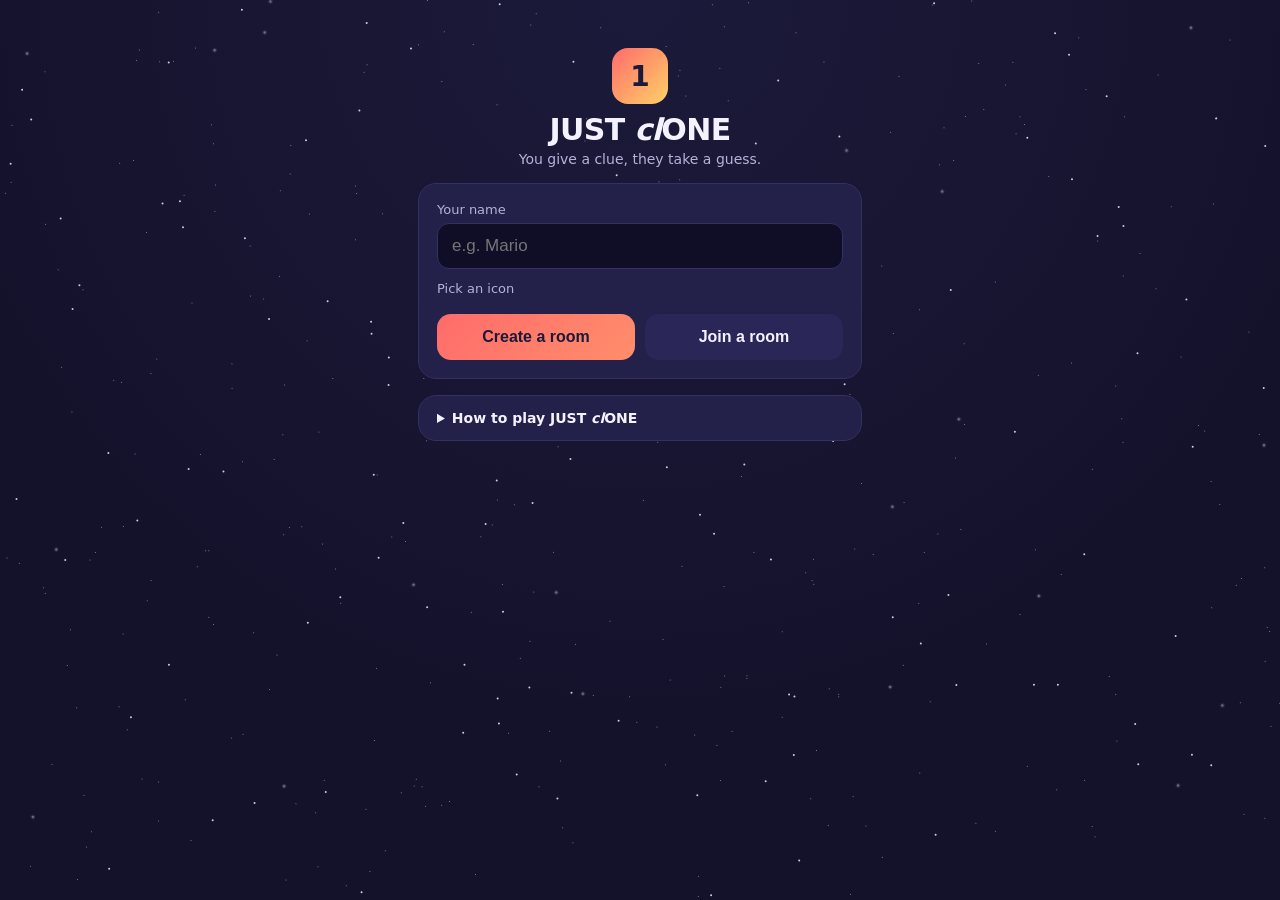
==== public/index.html @ 62b1117e "Show all secret words on the game-over screen At the end of a game the final screen only showed the " ====
<!doctype html>
<html lang="en">
<head>
<meta charset="utf-8" />
<meta name="viewport" content="width=device-width, initial-scale=1, maximum-scale=1, viewport-fit=cover" />
<meta name="theme-color" content="#1c1a3a" />
<title>JUST clONE</title>
<link rel="icon" href="data:image/svg+xml,<svg xmlns=%22http://www.w3.org/2000/svg%22 viewBox=%220 0 100 100%22><text y=%22.9em%22 font-size=%2290%22>1️⃣</text></svg>" />
<link rel="stylesheet" href="styles.css" />
</head>
<body>
<div class="stars stars-small" aria-hidden="true"></div>
<div class="stars stars-medium" aria-hidden="true"></div>
<div class="stars stars-large" aria-hidden="true"></div>
<div id="toast" class="toast" role="alert" aria-live="assertive"></div>

<main id="app">

  <!-- HOME -->
  <section id="screen-home" class="screen active">
    <div class="brand">
      <div class="brand-badge">1</div>
      <h1>JUST <em>cl</em>ONE</h1>
      <p class="tagline">You give a clue, they take a guess.</p>
    </div>

    <div class="card">
      <label class="field">
        <span>Your name</span>
        <input id="input-name" maxlength="20" placeholder="e.g. Mario" autocomplete="off" />
      </label>

      <div class="field">
        <span>Pick an icon</span>
        <div id="icon-grid" class="icon-grid"></div>
      </div>

      <div class="home-actions">
        <button id="btn-show-create" class="btn btn-primary">Create a room</button>
        <button id="btn-show-join" class="btn btn-secondary">Join a room</button>
      </div>

      <div id="create-options" class="hidden">
        <label class="field">
          <span>Rounds</span>
          <div id="rounds-grid" class="rounds-grid">
            <button type="button" class="chip" data-rounds="5">5</button>
            <button type="button" class="chip" data-rounds="8">8</button>
            <button type="button" class="chip active" data-rounds="13">13</button>
          </div>
        </label>
        <button id="btn-create" class="btn btn-primary btn-block">Create room</button>
      </div>

      <div id="join-options" class="hidden">
        <label class="field">
          <span>Room code</span>
          <input id="input-code" maxlength="4" placeholder="ABCD" autocomplete="off" class="code-input" />
        </label>
        <button id="btn-join" class="btn btn-primary btn-block">Join room</button>
      </div>
    </div>

    <details class="how-to">
      <summary>How to play JUST <em>cl</em>ONE</summary>
      <ol>
        <li>Each round, one player is the <strong>guesser</strong>. Everyone else sees a secret word.</li>
        <li>Everyone else secretly writes <strong>one word</strong> as a clue &mdash; no repeats of the secret word, and no numbers or gestures.</li>
        <li>Any clues that match each other exactly are automatically <strong>removed</strong> before the guesser sees them.</li>
        <li>The guesser sees the remaining clues and gets <strong>one guess</strong> at the secret word.</li>
        <li>It's fully cooperative &mdash; your whole group shares one score, out of the number of rounds played.</li>
      </ol>
    </details>
  </section>

  <!-- LOBBY -->
  <section id="screen-lobby" class="screen">
    <div class="lobby-header">
      <p class="eyebrow">Room code</p>
      <h2 id="lobby-code">----</h2>
      <p class="hint">Share this code with everyone in the room</p>
    </div>
    <div class="card">
      <h3>Players</h3>
      <ul id="lobby-players" class="player-list"></ul>
      <p id="lobby-wait" class="hint">Waiting for the host to start the game&hellip;</p>
      <button id="btn-start" class="btn btn-primary btn-block hidden">Start game</button>
      <p id="lobby-min-hint" class="hint hidden">Need at least 3 players to start.</p>
    </div>
    <button id="btn-leave-lobby" class="btn btn-text">Leave room</button>
  </section>

  <!-- CLUE PHASE -->
  <section id="screen-clue" class="screen">
    <div class="round-banner">
      <span id="clue-round-label">Round 1</span>
      <span id="clue-score-label" class="score-pill">0 / 0</span>
    </div>

    <div id="clue-as-guesser" class="card center hidden">
      <div class="big-emoji">🤔</div>
      <h2>You're guessing this round!</h2>
      <p class="hint">Sit tight while your team writes their clues.</p>
      <ul id="clue-progress-list" class="progress-list"></ul>
    </div>

    <div id="clue-as-giver" class="card hidden">
      <p class="eyebrow">The secret word is</p>
      <h2 id="clue-secret-word" class="secret-word">WORD</h2>
      <p class="hint" id="clue-active-hint">Give <span id="clue-active-name">Someone</span> a one-word clue.</p>
      <form id="clue-form">
        <input id="input-clue" class="code-input" maxlength="40" placeholder="One word&hellip;" autocomplete="off" />
        <button type="submit" class="btn btn-primary btn-block">Submit clue</button>
      </form>
      <div id="clue-submitted" class="hidden">
        <p class="hint">Clue submitted: <strong id="clue-submitted-text"></strong></p>
        <ul id="clue-progress-list-giver" class="progress-list"></ul>
      </div>
    </div>

    <button id="btn-force-reveal" class="btn btn-text hidden">Host: reveal clues now</button>
  </section>

  <!-- GUESS PHASE -->
  <section id="screen-guess" class="screen">
    <div class="round-banner">
      <span id="guess-round-label">Round 1</span>
      <span id="guess-score-label" class="score-pill">0 / 0</span>
    </div>
    <div class="card">
      <p class="eyebrow" id="guess-heading">Clues for <span id="guess-active-name">Someone</span></p>
      <ul id="guess-clue-list" class="clue-list"></ul>

      <div id="guess-as-guesser" class="hidden">
        <form id="guess-form">
          <input id="input-guess" class="code-input" maxlength="40" placeholder="Your guess&hellip;" autocomplete="off" />
          <button type="submit" class="btn btn-primary btn-block">Submit guess</button>
        </form>
        <button id="btn-pass" class="btn btn-text btn-block">Pass / don't know</button>
      </div>
      <p id="guess-as-other" class="hint hidden">Waiting for <span id="guess-waiting-name">the guesser</span> to answer&hellip;</p>
    </div>
  </section>

  <!-- RESULT -->
  <section id="screen-result" class="screen">
    <div class="card center">
      <div id="result-icon" class="big-emoji">🎉</div>
      <h2 id="result-headline">Correct!</h2>
      <p class="hint">The word was <strong id="result-word">WORD</strong></p>
      <p class="hint"><span id="result-guesser-icon"></span> <span id="result-guesser-name"></span> guessed: <em id="result-guess-text"></em></p>
      <div class="score-banner">
        <span id="result-score">0 / 0</span> correct so far
      </div>
      <div id="result-clues" class="result-clue-section"></div>
      <button id="btn-next-round" class="btn btn-primary btn-block hidden">Next round</button>
      <p id="result-wait" class="hint hidden">Waiting for host to continue&hellip;</p>
    </div>
  </section>

  <!-- GAME OVER -->
  <section id="screen-gameover" class="screen">
    <div class="card center">
      <div class="big-emoji">🏆</div>
      <h2>Final score</h2>
      <div class="final-score" id="final-score">0 / 13</div>
      <p id="final-rating" class="rating"></p>
    </div>
    <div class="card">
      <h3>Secret words this game</h3>
      <ul id="final-words" class="final-word-list"></ul>
    </div>
    <div class="card">
      <h3>Scoreboard</h3>
      <ul id="final-players" class="final-player-list"></ul>
    </div>
    <button id="btn-play-again" class="btn btn-primary btn-block hidden">Play again (same room)</button>
    <button id="btn-new-game" class="btn btn-text">Back to home</button>
  </section>

</main>

<script src="/socket.io/socket.io.js"></script>
<script src="app.js"></script>
</body>
</html>
---- public/styles.css ----
:root {
  --bg: #14122b;
  --bg-alt: #1c1a3a;
  --card: #232049;
  --card-border: #34305f;
  --text: #f4f2ff;
  --text-dim: #b7b1d9;
  --accent: #ff6b6b;
  --accent-2: #ffd166;
  --good: #52d68a;
  --bad: #ff6b6b;
  --radius: 18px;
  color-scheme: dark;
}

* { box-sizing: border-box; }

html, body {
  margin: 0;
  padding: 0;
  height: 100%;
  background: radial-gradient(circle at top, var(--bg-alt), var(--bg) 65%);
  color: var(--text);
  font-family: 'Segoe UI', system-ui, -apple-system, Roboto, sans-serif;
  -webkit-tap-highlight-color: transparent;
}


/* Starfield background: three static layers of CSS-drawn dots (box-shadow
   on a single 0-size element each) rather than an image or per-star DOM/JS,
   so it's essentially free to render. Sizes/opacity vary by layer for a
   sense of depth; each layer twinkles independently and slowly. */
.stars {
  position: fixed;
  top: 0;
  left: 0;
  background: transparent;
  border-radius: 50%;
  pointer-events: none;
  z-index: 0;
}
.stars-small {
  width: 1px;
  height: 1px;
  opacity: 0.55;
  box-shadow:
    22.19vw 42.72vh #fff,
    34.67vw 3.48vh #fff,
    63.75vw 83.33vh #fff,
    36.93vw 4.89vh #fff,
    10.52vw 50.40vh #fff,
    85.51vw 92.93vh #fff,
    18.06vw 81.94vh #fff,
    32.94vw 87.36vh #fff,
    51.35vw 49.08vh #fff,
    91.46vw 22.92vh #fff,
    44.93vw 71.54vh #fff,
    55.61vw 0.48vh #fff,
    28.41vw 7.97vh #fff,
    90.27vw 32.02vh #fff,
    6.44vw 32.15vh #fff,
    24.63vw 90.26vh #fff,
    21.86vw 21.14vh #fff,
    6.99vw 62.18vh #fff,
    38.42vw 58.28vh #fff,
    21.60vw 72.73vh #fff,
    39.21vw 64.90vh #fff,
    38.22vw 24.91vh #fff,
    11.06vw 86.51vh #fff,
    29.84vw 23.69vh #fff,
    67.61vw 91.71vh #fff,
    98.78vw 90.86vh #fff,
    87.13vw 42.83vh #fff,
    10.63vw 6.64vh #fff,
    5.95vw 78.57vh #fff,
    16.03vw 61.13vh #fff,
    26.17vw 63.18vh #fff,
    66.40vw 99.30vh #fff,
    74.47vw 17.78vh #fff,
    49.71vw 80.20vh #fff,
    16.49vw 13.81vh #fff,
    97.15vw 90.43vh #fff,
    19.78vw 70.25vh #fff,
    58.86vw 61.33vh #fff,
    47.61vw 68.98vh #fff,
    33.35vw 0.00vh #fff,
    73.23vw 59.28vh #fff,
    84.69vw 86.64vh #fff,
    94.58vw 53.44vh #fff,
    85.29vw 91.77vh #fff,
    65.59vw 31.60vh #fff,
    53.48vw 40.46vh #fff,
    53.06vw 19.91vh #fff,
    70.59vw 55.79vh #fff,
    49.15vw 77.37vh #fff,
    12.21vw 39.84vh #fff,
    35.08vw 88.99vh #fff,
    12.41vw 6.80vh #fff,
    87.82vw 12.92vh #fff,
    26.58vw 66.98vh #fff,
    78.50vw 9.39vh #fff,
    96.06vw 4.38vh #fff,
    47.96vw 22.76vh #fff,
    46.31vw 77.23vh #fff,
    61.07vw 79.65vh #fff,
    7.41vw 61.33vh #fff,
    22.30vw 97.71vh #fff,
    41.14vw 40.29vh #fff,
    69.53vw 14.65vh #fff,
    11.75vw 41.45vh #fff,
    66.36vw 43.76vh #fff,
    76.20vw 91.42vh #fff,
    16.75vw 23.43vh #fff,
    38.79vw 11.58vh #fff,
    0.51vw 61.94vh #fff,
    22.06vw 48.26vh #fff,
    57.12vw 40.13vh #fff,
    55.30vw 39.84vh #fff,
    1.47vw 62.52vh #fff,
    58.31vw 75.31vh #fff,
    77.03vw 71.50vh #fff,
    7.10vw 92.36vh #fff,
    9.31vw 18.07vh #fff,
    16.63vw 15.93vh #fff,
    87.71vw 30.61vh #fff,
    9.58vw 70.40vh #fff,
    23.08vw 89.25vh #fff,
    21.01vw 76.56vh #fff,
    41.17vw 32.19vh #fff,
    79.65vw 12.92vh #fff,
    81.08vw 41.65vh #fff,
    98.77vw 63.02vh #fff,
    33.21vw 89.52vh #fff,
    10.40vw 17.78vh #fff,
    25.29vw 86.63vh #fff,
    87.13vw 77.10vh #fff,
    98.96vw 69.63vh #fff,
    76.82vw 12.12vh #fff,
    16.28vw 68.52vh #fff,
    41.43vw 2.71vh #fff,
    70.19vw 8.42vh #fff,
    72.17vw 61.32vh #fff,
    4.02vw 84.86vh #fff,
    33.59vw 75.81vh #fff,
    60.77vw 35.39vh #fff,
    53.08vw 7.74vh #fff,
    7.90vw 58.54vh #fff,
    33.07vw 42.01vh #fff,
    63.41vw 64.44vh #fff,
    3.51vw 24.85vh #fff,
    72.83vw 0.51vh #fff,
    11.46vw 66.69vh #fff,
    14.88vw 93.33vh #fff,
    18.95vw 81.53vh #fff,
    58.44vw 0.26vh #fff,
    12.34vw 1.30vh #fff,
    75.29vw 38.15vh #fff,
    39.81vw 40.71vh #fff,
    63.51vw 62.08vh #fff,
    75.88vw 0.06vh #fff,
    44.72vw 93.58vh #fff,
    94.76vw 22.61vh #fff,
    11.41vw 25.78vh #fff,
    47.14vw 23.43vh #fff,
    6.01vw 97.66vh #fff,
    3.47vw 7.91vh #fff,
    6.53vw 88.31vh #fff,
    73.71vw 14.14vh #fff,
    15.62vw 50.45vh #fff,
    16.27vw 61.14vh #fff,
    5.47vw 69.93vh #fff,
    51.44vw 20.14vh #fff,
    27.74vw 26.59vh #fff,
    32.32vw 87.27vh #fff,
    21.38vw 51.01vh #fff,
    86.62vw 75.10vh #fff,
    54.24vw 81.62vh #fff,
    57.91vw 39.94vh #fff,
    60.45vw 48.12vh #fff,
    38.82vw 55.51vh #fff,
    71.79vw 34.37vh #fff,
    51.76vw 70.98vh #fff,
    87.60vw 46.46vh #fff,
    83.67vw 40.27vh #fff,
    19.53vw 32.82vh #fff,
    56.85vw 11.14vh #fff,
    98.80vw 73.43vh #fff,
    56.55vw 2.93vh #fff,
    52.32vw 75.51vh #fff,
    82.87vw 63.79vh #fff,
    80.22vw 85.07vh #fff,
    43.74vw 84.50vh #fff,
    34.41vw 28.61vh #fff,
    96.86vw 78.02vh #fff,
    4.78vw 40.76vh #fff,
    0.38vw 21.42vh #fff,
    63.54vw 64.85vh #fff,
    10.86vw 5.49vh #fff,
    57.88vw 52.90vh #fff,
    21.79vw 30.63vh #fff,
    28.64vw 7.15vh #fff,
    58.32vw 75.03vh #fff,
    0.90vw 13.85vh #fff,
    53.54vw 10.61vh #fff,
    19.50vw 27.29vh #fff,
    90.44vw 8.27vh #fff,
    74.61vw 50.82vh #fff,
    22.63vw 19.29vh #fff,
    51.29vw 80.73vh #fff,
    56.20vw 7.52vh #fff,
    42.07vw 87.35vh #fff,
    34.48vw 9.01vh #fff,
    28.55vw 89.86vh #fff,
    39.51vw 31.63vh #fff,
    89.03vw 28.12vh #fff,
    14.96vw 33.62vh #fff,
    58.20vw 48.27vh #fff,
    79.34vw 14.81vh #fff,
    79.65vw 68.22vh #fff,
    22.57vw 58.56vh #fff,
    77.72vw 92.30vh #fff,
    18.08vw 40.37vh #fff,
    55.97vw 82.76vh #fff,
    99.94vw 78.07vh #fff,
    69.75vw 37.00vh #fff,
    87.70vw 49.07vh #fff,
    22.13vw 59.37vh #fff,
    82.52vw 87.69vh #fff,
    0.83vw 20.19vh #fff,
    5.22vw 73.89vh #fff,
    15.37vw 62.92vh #fff,
    3.50vw 65.89vh #fff,
    55.74vw 44.44vh #fff,
    12.35vw 86.82vh #fff,
    32.48vw 86.54vh #fff,
    22.68vw 16.11vh #fff,
    37.53vw 59.57vh #fff,
    51.95vw 84.93vh #fff,
    45.32vw 21.85vh #fff,
    68.89vw 95.19vh #fff,
    95.03vw 13.03vh #fff,
    56.53vw 65.12vh #fff,
    39.69vw 81.42vh #fff,
    28.86vw 96.77vh #fff,
    62.15vw 3.58vh #fff,
    94.63vw 67.46vh #fff,
    33.29vw 48.93vh #fff,
    9.45vw 42.42vh #fff,
    75.03vw 58.77vh #fff,
    42.90vw 81.20vh #fff,
    18.09vw 43.07vh #fff,
    18.90vw 51.25vh #fff,
    20.56vw 33.16vh #fff,
    3.37vw 65.25vh #fff,
    84.80vw 9.89vh #fff,
    30.06vw 94.46vh #fff,
    43.21vw 61.31vh #fff,
    12.35vw 91.17vh #fff,
    56.28vw 76.30vh #fff,
    40.61vw 73.07vh #fff,
    66.61vw 88.43vh #fff,
    46.89vw 3.03vh #fff,
    27.01vw 98.35vh #fff,
    84.24vw 4.15vh #fff,
    6.73vw 94.06vh #fff,
    98.34vw 48.22vh #fff,
    5.58vw 45.72vh #fff,
    56.24vw 86.68vh #fff,
    34.04vw 38.50vh #fff,
    54.52vw 97.30vh #fff,
    2.34vw 96.19vh #fff,
    14.34vw 21.64vh #fff,
    62.91vw 63.58vh #fff,
    81.90vw 19.55vh #fff,
    13.51vw 6.75vh #fff,
    63.30vw 88.70vh #fff,
    24.13vw 23.73vh #fff,
    30.57vw 59.61vh #fff,
    54.73vw 28.03vh #fff,
    40.14vw 56.02vh #fff,
    54.51vw 99.55vh #fff,
    34.47vw 89.42vh #fff,
    50.81vw 29.06vh #fff,
    79.09vw 6.85vh #fff,
    85.72vw 26.72vh #fff,
    41.85vw 1.46vh #fff,
    59.66vw 27.02vh #fff,
    45.78vw 13.14vh #fff,
    56.56vw 75.06vh #fff,
    51.24vw 36.81vh #fff,
    31.64vw 60.12vh #fff,
    61.07vw 70.13vh #fff,
    64.67vw 91.67vh #fff,
    8.85vw 42.19vh #fff,
    38.44vw 25.90vh #fff,
    41.66vw 65.72vh #fff,
    25.16vw 60.39vh #fff,
    25.96vw 42.00vh #fff,
    9.90vw 81.02vh #fff,
    53.99vw 25.42vh #fff,
    77.72vw 31.29vh #fff,
    32.66vw 4.93vh #fff,
    15.23vw 5.29vh #fff,
    4.50vw 29.93vh #fff,
    16.80vw 20.50vh #fff,
    67.27vw 53.68vh #fff,
    68.85vw 29.51vh #fff,
    40.64vw 35.60vh #fff,
    70.53vw 73.85vh #fff,
    43.92vw 91.91vh #fff,
    27.74vw 20.60vh #fff,
    97.53vw 36.84vh #fff,
    11.77vw 64.45vh #fff,
    50.01vw 26.42vh #fff,
    33.37vw 47.86vh #fff,
    27.82vw 21.44vh #fff,
    65.48vw 77.09vh #fff,
    41.36vw 71.20vh #fff,
    29.43vw 52.71vh #fff,
    29.22vw 82.22vh #fff,
    66.74vw 60.94vh #fff,
    71.82vw 85.82vh #fff,
    36.78vw 67.96vh #fff,
    45.66vw 15.61vh #fff,
    52.00vw 5.12vh #fff,
    57.16vw 81.20vh #fff,
    14.43vw 77.69vh #fff,
    54.78vw 31.49vh #fff,
    50.24vw 55.52vh #fff,
    23.95vw 37.80vh #fff,
    87.22vw 82.27vh #fff,
    85.30vw 52.09vh #fff,
    9.26vw 78.47vh #fff,
    36.52vw 34.10vh #fff,
    52.95vw 8.38vh #fff,
    95.26vw 56.01vh #fff,
    9.60vw 58.44vh #fff,
    99.15vw 70.12vh #fff,
    96.55vw 64.98vh #fff,
    65.49vw 77.37vh #fff,
    96.95vw 64.23vh #fff,
    79.99vw 13.79vh #fff,
    71.74vw 66.98vh #fff,
    72.63vw 77.91vh #fff,
    23.54vw 58.47vh #fff,
    31.31vw 88.02vh #fff,
    29.37vw 74.20vh #fff,
    24.80vw 96.25vh #fff,
    94.08vw 47.82vh #fff,
    75.38vw 12.88vh #fff,
    73.35vw 18.26vh #fff,
    53.24vw 62.85vh #fff,
    75.31vw 47.12vh #fff,
    99.26vw 80.64vh #fff,
    80.86vw 61.03vh #fff,
    92.23vw 39.61vh #fff,
    16.65vw 69.34vh #fff,
    93.59vw 47.21vh #fff,
    52.51vw 33.94vh #fff,
    76.43vw 6.99vh #fff,
    43.56vw 49.59vh #fff,
    24.88vw 47.94vh #fff,
    64.33vw 6.84vh #fff,
    64.74vw 76.48vh #fff,
    37.11vw 97.10vh #fff,
    68.18vw 61.56vh #fff;
  animation: twinkle-a 6s ease-in-out infinite;
}
.stars-medium {
  width: 2px;
  height: 2px;
  opacity: 0.8;
  box-shadow:
    58.18vw 33.53vh #fff,
    98.77vw 16.10vh #fff,
    65.01vw 48.88vh #fff,
    88.61vw 80.33vh #fff,
    80.70vw 75.97vh #fff,
    61.94vw 83.78vh #fff,
    23.83vw 15.48vh #fff,
    1.65vw 9.87vh #fff,
    16.54vw 91.03vh #fff,
    44.49vw 50.90vh #fff,
    10.15vw 79.57vh #fff,
    52.02vw 51.81vh #fff,
    6.13vw 31.57vh #fff,
    69.67vw 68.47vh #fff,
    98.65vw 43.01vh #fff,
    94.55vw 84.93vh #fff,
    14.66vw 51.99vh #fff,
    14.22vw 25.15vh #fff,
    33.29vw 67.37vh #fff,
    58.97vw 15.84vh #fff,
    60.15vw 62.05vh #fff,
    17.38vw 52.28vh #fff,
    20.94vw 35.34vh #fff,
    19.81vw 89.10vh #fff,
    29.12vw 52.65vh #fff,
    87.32vw 22.88vh #fff,
    41.28vw 76.28vh #fff,
    83.67vw 19.81vh #fff,
    83.44vw 5.97vh #fff,
    30.30vw 39.60vh #fff,
    32.03vw 5.27vh #fff,
    85.67vw 26.11vh #fff,
    13.12vw 73.74vh #fff,
    29.50vw 61.86vh #fff,
    28.00vw 12.16vh #fff,
    65.50vw 15.06vh #fff,
    0.75vw 18.09vh #fff,
    31.43vw 58.00vh #fff,
    19.06vw 26.36vh #fff,
    25.37vw 87.90vh #fff,
    48.51vw 11.01vh #fff,
    55.71vw 59.19vh #fff,
    58.07vw 51.50vh #fff,
    44.72vw 6.76vh #fff,
    13.98vw 22.24vh #fff,
    30.28vw 42.67vh #fff,
    36.21vw 73.75vh #fff,
    37.86vw 58.11vh #fff,
    74.64vw 76.01vh #fff,
    25.52vw 33.35vh #fff,
    80.18vw 15.19vh #fff,
    55.48vw 99.37vh #fff,
    28.95vw 36.96vh #fff,
    1.21vw 55.32vh #fff,
    23.97vw 69.09vh #fff,
    61.99vw 77.28vh #fff,
    88.79vw 39.15vh #fff,
    59.74vw 86.70vh #fff,
    18.82vw 0.98vh #fff,
    38.96vw 0.37vh #fff,
    62.36vw 95.50vh #fff,
    71.86vw 71.39vh #fff,
    93.10vw 49.53vh #fff,
    54.61vw 57.08vh #fff,
    54.40vw 88.24vh #fff,
    72.90vw 0.24vh #fff,
    48.10vw 19.37vh #fff,
    5.02vw 62.11vh #fff,
    8.39vw 50.21vh #fff,
    38.80vw 77.50vh #fff,
    44.57vw 76.86vh #fff,
    12.62vw 22.49vh #fff,
    28.17vw 99.03vh #fff,
    82.57vw 75.96vh #fff,
    43.47vw 88.61vh #fff,
    40.29vw 85.95vh #fff,
    87.69vw 25.00vh #fff,
    36.64vw 29.43vh #fff,
    13.10vw 6.82vh #fff,
    5.59vw 34.23vh #fff,
    65.91vw 42.59vh #fff,
    26.51vw 66.26vh #fff,
    92.61vw 33.16vh #fff,
    38.90vw 80.28vh #fff,
    91.77vw 70.56vh #fff,
    28.57vw 2.45vh #fff,
    79.21vw 47.85vh #fff,
    66.30vw 20.97vh #fff,
    38.73vw 53.27vh #fff,
    48.25vw 79.98vh #fff,
    4.66vw 24.16vh #fff,
    61.57vw 77.06vh #fff,
    74.20vw 32.12vh #fff,
    93.04vw 83.74vh #fff,
    39.22vw 67.85vh #fff,
    10.65vw 57.73vh #fff,
    40.87vw 44.60vh #fff,
    74.02vw 66.01vh #fff,
    94.93vw 13.06vh #fff,
    88.85vw 84.80vh #fff,
    73.02vw 92.65vh #fff,
    28.91vw 35.65vh #fff,
    86.38vw 10.57vh #fff,
    60.72vw 8.83vh #fff,
    84.63vw 61.48vh #fff,
    41.53vw 55.79vh #fff,
    8.45vw 96.42vh #fff,
    2.36vw 13.18vh #fff,
    82.35vw 3.59vh #fff,
    36.11vw 81.31vh #fff;
  animation: twinkle-b 5s ease-in-out infinite .6s;
}
.stars-large {
  width: 2px;
  height: 2px;
  opacity: 1;
  box-shadow:
    32.23vw 64.86vh 2px #fff,
    43.38vw 65.71vh 2px #fff,
    56.97vw 28.24vh 2px #fff,
    81.08vw 66.12vh 2px #fff,
    73.53vw 21.18vh 2px #fff,
    91.96vw 87.17vh 2px #fff,
    95.42vw 78.29vh 2px #fff,
    16.69vw 5.48vh 2px #fff,
    74.83vw 46.48vh 2px #fff,
    45.46vw 76.97vh 2px #fff,
    48.91vw 24.01vh 2px #fff,
    66.06vw 16.61vh 2px #fff,
    69.64vw 56.19vh 2px #fff,
    2.49vw 90.68vh 2px #fff,
    69.47vw 76.22vh 2px #fff,
    2.04vw 5.84vh 2px #fff,
    21.05vw 0.06vh 2px #fff,
    98.67vw 49.37vh 2px #fff,
    22.12vw 87.25vh 2px #fff,
    20.60vw 3.50vh 2px #fff,
    92.97vw 2.97vh 2px #fff,
    4.32vw 60.94vh 2px #fff;
  animation: twinkle-a 7s ease-in-out infinite 1.4s;
}

@keyframes twinkle-a {
  0%, 100% { opacity: .35; }
  50% { opacity: .9; }
}
@keyframes twinkle-b {
  0%, 100% { opacity: .55; }
  50% { opacity: 1; }
}

#app {
  max-width: 480px;
  margin: 0 auto;
  min-height: 100dvh;
  padding: calc(env(safe-area-inset-top) + 20px) 18px calc(env(safe-area-inset-bottom) + 24px);
  display: flex;
  flex-direction: column;
  gap: 16px;
  position: relative;
  perspective: 1300px;
}

.screen { display: none; flex-direction: column; gap: 16px; }
.screen.active { display: flex; }

/* Pebble-style "flap" transition: the incoming screen tips up into place
   around a bottom hinge while the outgoing one tips away the same way.
   Both screens are pulled out of normal flow and overlaid at the exact
   spot #app's own padding would otherwise put them, for the duration of
   the crossfade only. */
.screen.screen-transitioning {
  position: absolute;
  top: calc(env(safe-area-inset-top) + 20px);
  left: 18px;
  right: 18px;
  backface-visibility: hidden;
  transform-origin: bottom center;
  transition: transform .5s cubic-bezier(.62, 0, .38, 1), opacity .4s ease;
  will-change: transform, opacity;
}
.screen.screen-incoming { z-index: 2; }
.screen.screen-outgoing { z-index: 1; }
.screen.screen-incoming.fold-enter { transform: rotateX(78deg) translateY(4%); opacity: 0; }
.screen.screen-outgoing.fold-leave { transform: rotateX(-78deg) translateY(-4%); opacity: 0; }

.brand { text-align: center; margin-top: 8px; }
.brand-badge {
  width: 56px; height: 56px; margin: 0 auto 8px;
  border-radius: 16px;
  background: linear-gradient(135deg, var(--accent), var(--accent-2));
  display: flex; align-items: center; justify-content: center;
  font-size: 28px; font-weight: 800; color: #1c1a3a;
}
.brand h1 { margin: 0; font-size: 30px; letter-spacing: -0.02em; }
.tagline { color: var(--text-dim); margin: 4px 0 0; font-size: 14px; }

.card {
  background: var(--card);
  border: 1px solid var(--card-border);
  border-radius: var(--radius);
  padding: 18px;
  display: flex;
  flex-direction: column;
  gap: 12px;
}
.card.center { text-align: center; align-items: center; }

form, #create-options, #join-options { display: flex; flex-direction: column; gap: 12px; }

h2 { margin: 0; font-size: 22px; }
h3 { margin: 0; font-size: 15px; text-transform: uppercase; letter-spacing: .06em; color: var(--text-dim); }

.field { display: flex; flex-direction: column; gap: 6px; font-size: 13px; color: var(--text-dim); }
.field input, input {
  font-size: 17px;
  padding: 12px 14px;
  border-radius: 12px;
  border: 1px solid var(--card-border);
  background: #100e26;
  color: var(--text);
  width: 100%;
}
.field input:focus, input:focus { outline: 2px solid var(--accent-2); }
.code-input { text-align: center; letter-spacing: .12em; text-transform: uppercase; font-weight: 700; }

.icon-grid {
  display: grid;
  grid-template-columns: repeat(6, 1fr);
  gap: 8px;
}
.icon-btn {
  font-size: 22px;
  padding: 8px 0;
  border-radius: 12px;
  border: 2px solid transparent;
  background: #544f90;
  cursor: pointer;
}
.icon-btn.selected { border-color: var(--accent-2); background: #76d3d1; }

.btn {
  border: none;
  border-radius: 14px;
  padding: 14px 18px;
  font-size: 16px;
  font-weight: 700;
  cursor: pointer;
  transition: transform .08s ease, opacity .15s ease;
}
.btn:active { transform: scale(0.97); }
.btn-block { width: 100%; }
.btn-primary { background: linear-gradient(135deg, var(--accent), #ff8e6b); color: #1c1a3a; }
.btn-secondary { background: #2a2657; color: var(--text); }
.btn-text { background: transparent; color: var(--text-dim); text-decoration: underline; font-weight: 500; align-self: center; }
.btn[disabled] { opacity: 0.5; cursor: not-allowed; }

.home-actions { display: flex; gap: 10px; }
.home-actions .btn { flex: 1; }
.hidden { display: none !important; }

.rounds-grid { display: flex; gap: 8px; }
.chip {
  flex: 1;
  padding: 10px;
  border-radius: 12px;
  border: 1px solid var(--card-border);
  background: #100e26;
  color: var(--text);
  font-weight: 700;
  cursor: pointer;
}
.chip.active { background: var(--accent-2); color: #1c1a3a; border-color: var(--accent-2); }

.how-to {
  background: var(--card);
  border: 1px solid var(--card-border);
  border-radius: var(--radius);
  padding: 14px 18px;
  color: var(--text-dim);
  font-size: 14px;
}
.how-to summary { cursor: pointer; font-weight: 700; color: var(--text); }
.how-to ol { padding-left: 20px; margin: 10px 0 0; display: flex; flex-direction: column; gap: 6px; }

.toast {
  position: fixed;
  top: calc(env(safe-area-inset-top) + 10px);
  left: 50%;
  transform: translateX(-50%) translateY(-16px);
  opacity: 0;
  pointer-events: none;
  background: var(--bad);
  color: #fff;
  padding: 10px 16px;
  border-radius: 12px;
  font-size: 14px;
  font-weight: 600;
  z-index: 100;
  transition: transform .25s ease, opacity .25s ease;
  max-width: 90vw;
  text-align: center;
}
.toast.show { transform: translateX(-50%) translateY(0); opacity: 1; }

.lobby-header { text-align: center; }
.eyebrow { text-transform: uppercase; letter-spacing: .1em; font-size: 12px; color: var(--text-dim); margin: 0; }
#lobby-code { font-size: 44px; letter-spacing: .15em; margin: 4px 0; }
.hint { color: var(--text-dim); font-size: 13px; margin: 0; }

.player-list, .progress-list, .clue-list, .final-player-list, .final-word-list {
  list-style: none;
  margin: 0;
  padding: 0;
  display: flex;
  flex-direction: column;
  gap: 8px;
}
.player-list li, .progress-list li, .clue-list li, .final-player-list li, .final-word-list li {
  display: flex;
  align-items: center;
  gap: 10px;
  background: #100e26;
  border-radius: 12px;
  padding: 10px 12px;
}
.player-icon { font-size: 22px; }
.player-name { flex: 1; font-weight: 600; }
.badge { font-size: 11px; padding: 3px 8px; border-radius: 999px; background: var(--accent-2); color: #1c1a3a; font-weight: 700; }
.badge.muted { background: #3a3670; color: var(--text-dim); }
.dim { opacity: 0.45; }

.round-banner { display: flex; justify-content: space-between; align-items: center; }
.round-banner span:first-child { font-weight: 700; color: var(--text-dim); font-size: 14px; }
.score-pill { background: #2a2657; padding: 6px 12px; border-radius: 999px; font-weight: 700; font-size: 13px; }

.big-emoji { font-size: 48px; }
.secret-word {
  font-size: 34px;
  text-align: center;
  margin: 0;
  padding: 14px;
  border-radius: 14px;
  background: linear-gradient(135deg, #ff6b6b22, #ffd16622);
  border: 1px dashed var(--accent-2);
}

.clue-list li { justify-content: space-between; }
.clue-text { font-weight: 700; flex: 1; }
.clue-author { font-size: 12px; color: var(--text-dim); display: flex; align-items: center; gap: 4px; }
.clue-list li.removed { opacity: 0.5; text-decoration: line-through; }

.score-banner {
  background: #100e26;
  border-radius: 12px;
  padding: 10px 16px;
  font-weight: 700;
}

.result-clue-section { width: 100%; text-align: left; }
.result-clue-section h4 { margin: 12px 0 6px; font-size: 12px; text-transform: uppercase; color: var(--text-dim); }

.final-score { font-size: 48px; font-weight: 800; text-align: center; }
.rating { text-align: center; color: var(--accent-2); font-weight: 700; }
.final-player-list li { justify-content: space-between; }
.stat-line { font-size: 12px; color: var(--text-dim); }

.round-num {
  flex: 0 0 auto;
  min-width: 22px;
  text-align: center;
  font-size: 11px;
  font-weight: 700;
  color: var(--text-dim);
}
.final-word { flex: 1; font-weight: 700; }
.round-outcome {
  font-size: 12px;
  color: var(--text-dim);
  text-align: right;
  display: flex;
  align-items: center;
  gap: 4px;
}
.final-word-list li.missed .final-word { opacity: 0.6; }

@media (min-width: 520px) {
  #app { padding-top: 40px; }
}
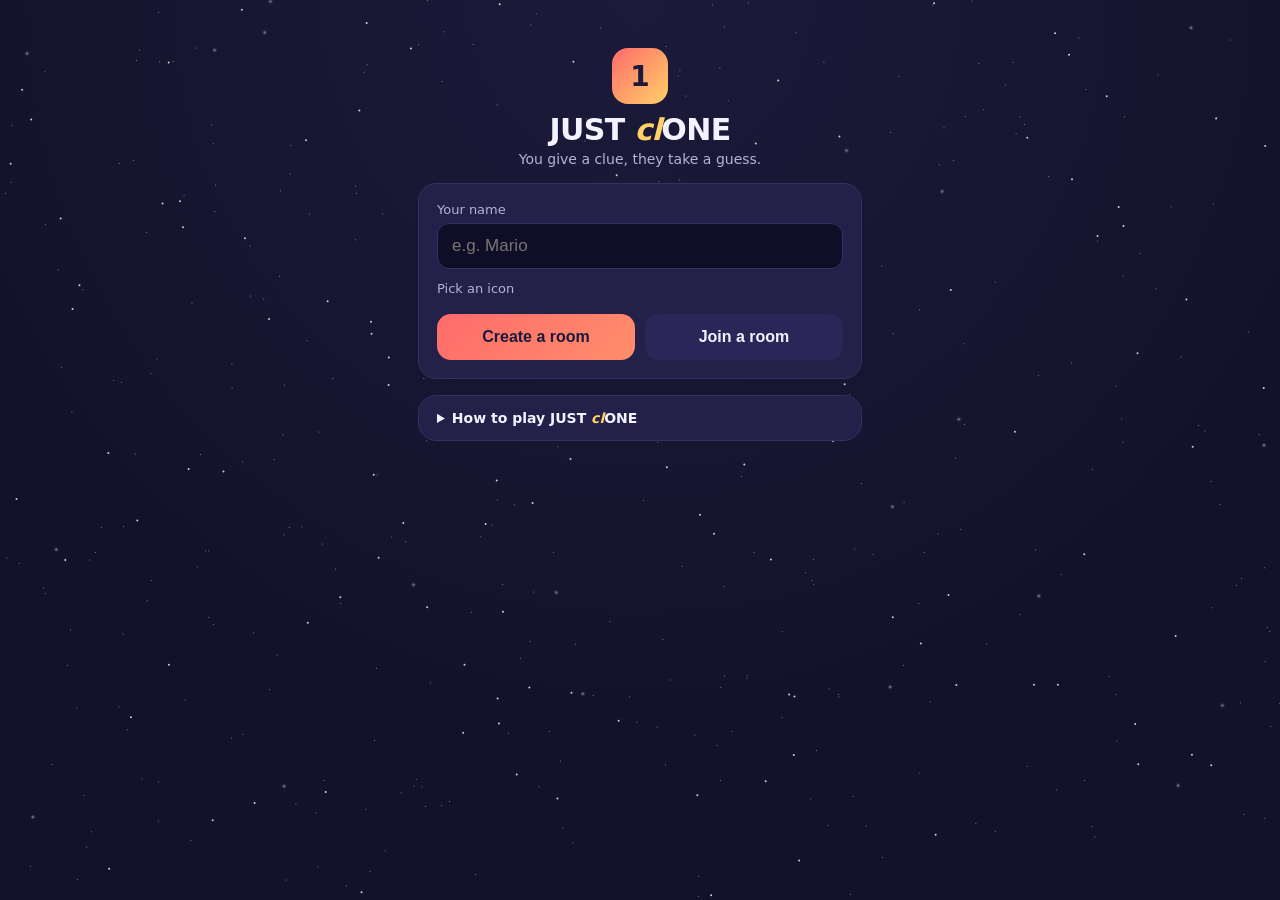
==== commit 59739f25: "Give every player in a room a distinct icon The icon is how the guesser tells whose clue is whose, b" ====
--- a/public/index.html
+++ b/public/index.html
@@ -5,6 +5,27 @@
 <meta name="viewport" content="width=device-width, initial-scale=1, maximum-scale=1, viewport-fit=cover" />
 <meta name="theme-color" content="#1c1a3a" />
 <title>JUST clONE</title>
+<meta name="description" content="You give a clue, they take a guess. A free party game for 3–8 players in the same room — no app install, no accounts. Create a room, share the 4-letter code, everyone plays on their own phone." />
+
+<!-- Social preview. __BASE_URL__ is filled in per request by the server
+     (see server/index.js) because this app has no fixed domain — it's meant
+     to be self-hosted anywhere, and these tags need absolute URLs. -->
+<meta property="og:type" content="website" />
+<meta property="og:site_name" content="JUST clONE" />
+<meta property="og:title" content="JUST clONE — the one-word clue party game" />
+<meta property="og:description" content="You give a clue, they take a guess. Free, no app install, 3–8 players on their own phones. Create a room, share the code, play in five minutes." />
+<meta property="og:url" content="__BASE_URL__/" />
+<meta property="og:image" content="__BASE_URL__/share-card.png" />
+<meta property="og:image:type" content="image/png" />
+<meta property="og:image:width" content="1200" />
+<meta property="og:image:height" content="630" />
+<meta property="og:image:alt" content="JUST clONE — you give a clue, they take a guess. A list of clues for the guesser, with two identical clues struck out." />
+<meta name="twitter:card" content="summary_large_image" />
+<meta name="twitter:title" content="JUST clONE — the one-word clue party game" />
+<meta name="twitter:description" content="You give a clue, they take a guess. Free, no app install, 3–8 players on their own phones. Create a room, share the code, play in five minutes." />
+<meta name="twitter:image" content="__BASE_URL__/share-card.png" />
+<meta name="twitter:image:alt" content="JUST clONE — you give a clue, they take a guess. A list of clues for the guesser, with two identical clues struck out." />
+
 <link rel="icon" href="data:image/svg+xml,<svg xmlns=%22http://www.w3.org/2000/svg%22 viewBox=%220 0 100 100%22><text y=%22.9em%22 font-size=%2290%22>1️⃣</text></svg>" />
 <link rel="stylesheet" href="styles.css" />
 </head>
@@ -83,6 +104,11 @@
     <div class="card">
       <h3>Players</h3>
       <ul id="lobby-players" class="player-list"></ul>
+      <div class="field">
+        <span>Your icon</span>
+        <div id="lobby-icon-grid" class="icon-grid"></div>
+        <p class="hint">Everyone needs a different one &mdash; greyed-out icons are taken.</p>
+      </div>
       <p id="lobby-wait" class="hint">Waiting for the host to start the game&hellip;</p>
       <button id="btn-start" class="btn btn-primary btn-block hidden">Start game</button>
       <p id="lobby-min-hint" class="hint hidden">Need at least 3 players to start.</p>
--- a/public/styles.css
+++ b/public/styles.css
@@ -566,6 +566,7 @@
   font-size: 28px; font-weight: 800; color: #1c1a3a;
 }
 .brand h1 { margin: 0; font-size: 30px; letter-spacing: -0.02em; }
+.brand h1 em, .how-to summary em { color: var(--accent-2); font-style: italic; }
 .tagline { color: var(--text-dim); margin: 4px 0 0; font-size: 14px; }
 
 .card {
@@ -579,7 +580,7 @@
 }
 .card.center { text-align: center; align-items: center; }
 
-form, #create-options, #join-options { display: flex; flex-direction: column; gap: 12px; }
+form, #create-options, #join-options, #clue-submitted { display: flex; flex-direction: column; gap: 12px; }
 
 h2 { margin: 0; font-size: 22px; }
 h3 { margin: 0; font-size: 15px; text-transform: uppercase; letter-spacing: .06em; color: var(--text-dim); }
@@ -611,6 +612,8 @@
   cursor: pointer;
 }
 .icon-btn.selected { border-color: var(--accent-2); background: #76d3d1; }
+/* Claimed by another player — greyed back and not clickable. */
+.icon-btn.taken { opacity: 0.3; background: #3a3670; cursor: not-allowed; }
 
 .btn {
   border: none;
